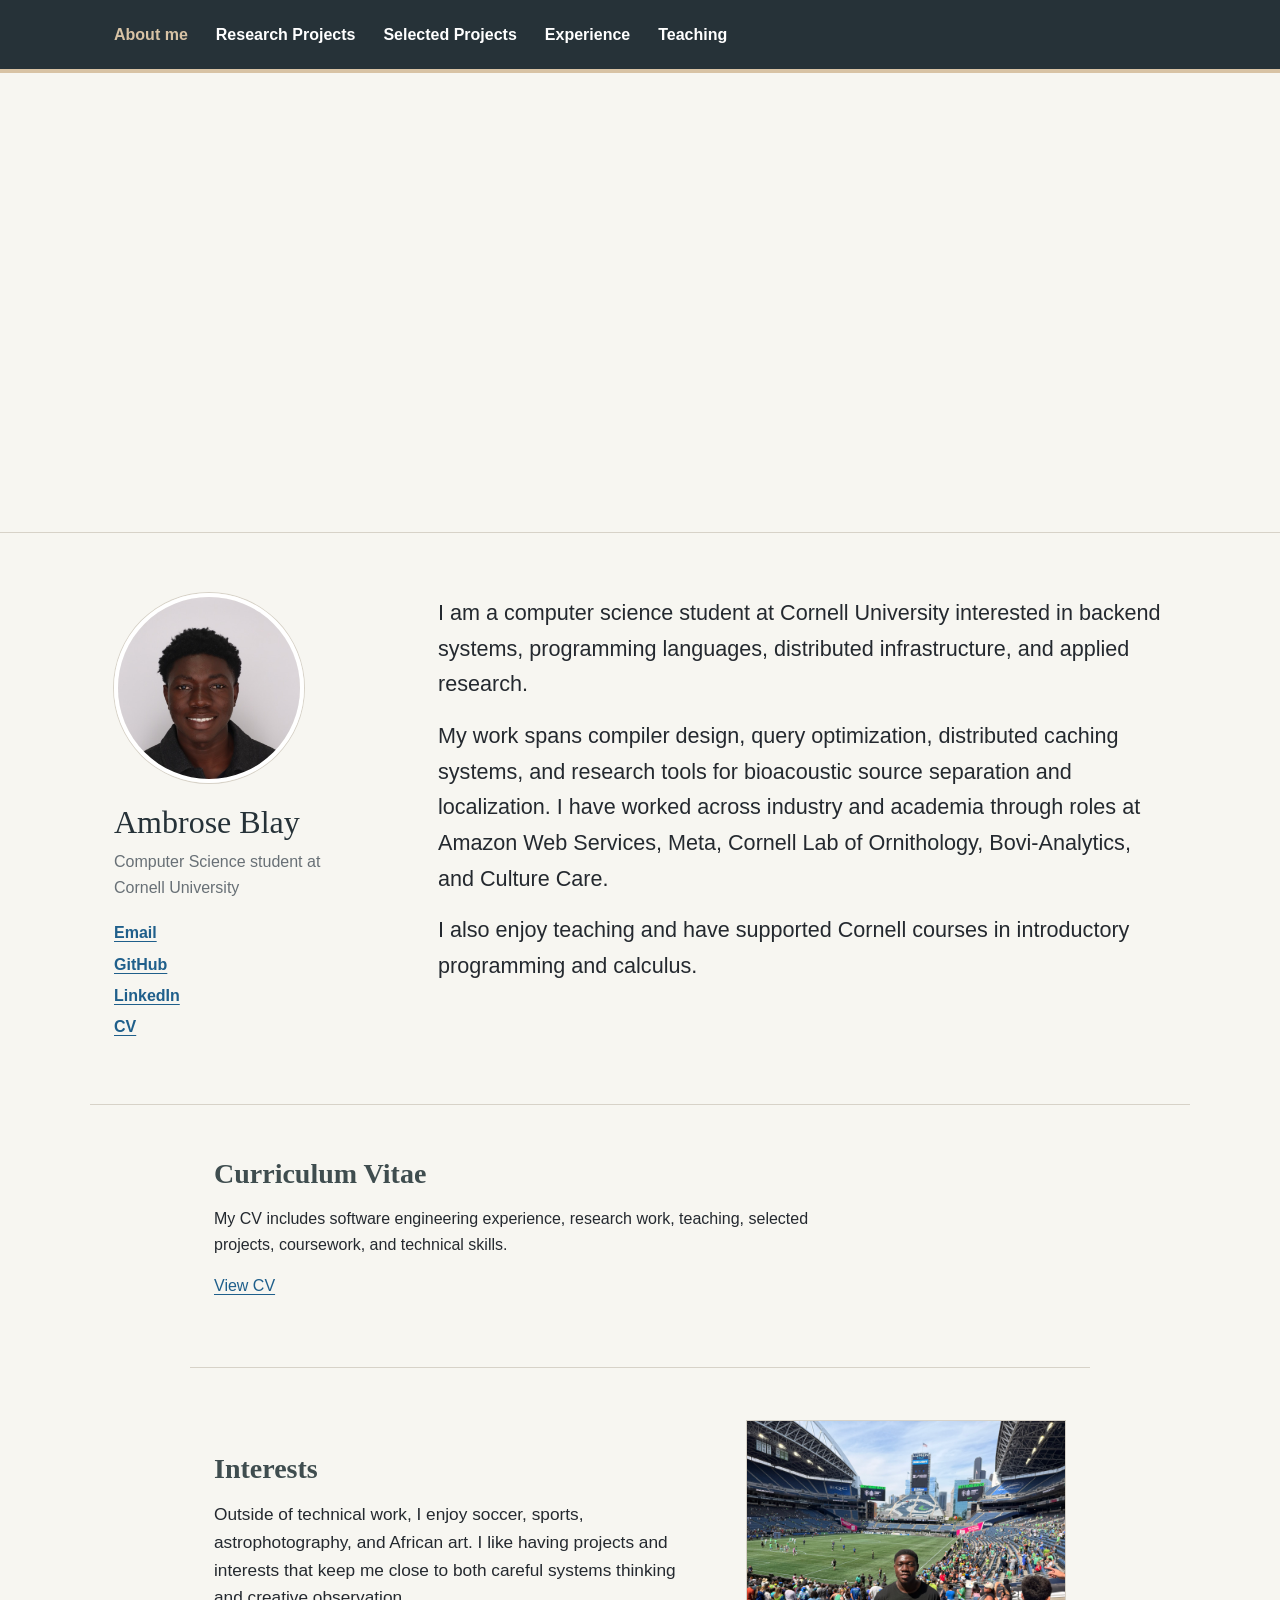
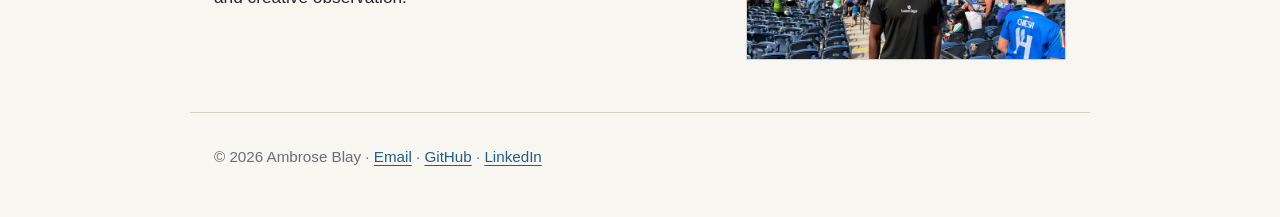
==== index.html @ fc397086 "Add homepage image slideshow" ====
<!doctype html>
<html lang="en">
  <head>
    <meta charset="utf-8">
    <meta name="viewport" content="width=device-width, initial-scale=1">
    <meta name="description" content="Ambrose Blay is a Cornell computer science student working across backend systems, programming languages, distributed infrastructure, and applied research.">
    <meta name="theme-color" content="#263238">
    <title>Ambrose Blay</title>
    <link rel="stylesheet" href="styles.css">
  </head>
  <body>
    <header class="site-header">
      <nav class="site-nav" aria-label="Primary navigation">
        <a class="active" href="index.html">About me</a>
        <a href="research.html">Research Projects</a>
        <a href="projects.html">Selected Projects</a>
        <a href="experience.html">Experience</a>
        <a href="teaching.html">Teaching</a>
      </nav>
    </header>

    <main>
      <figure class="banner slideshow" aria-label="Rotating banner images">
        <img class="slide slide-one" src="assets/images/hiking.jpg" alt="Mountain landscape with evergreen trees and a cloudy sky.">
        <img class="slide slide-two" src="assets/images/banner-hiking-lake.jpg" alt="Mountain lake surrounded by evergreen trees.">
        <img class="slide slide-three" src="assets/images/astro-andromeda.jpg" alt="Andromeda galaxy surrounded by stars.">
      </figure>

      <section id="about" class="about-section">
        <aside class="profile-card" aria-label="Profile">
          <img class="profile-photo" src="assets/images/headshot.jpg" alt="Headshot of Ambrose Blay.">
          <h1>Ambrose Blay</h1>
          <p class="profile-title">Computer Science student at Cornell University</p>
          <ul class="profile-links">
            <li><a href="mailto:ab2838@cornell.edu">Email</a></li>
            <li><a href="https://github.com/Ambrose2002">GitHub</a></li>
            <li><a href="https://www.linkedin.com/in/ambrose-blay/">LinkedIn</a></li>
            <li><a href="assets/docs/Ambrose_Blay_Resume.pdf">CV</a></li>
          </ul>
        </aside>

        <div class="about-copy">
          <p>
            I am a computer science student at Cornell University interested in backend systems,
            programming languages, distributed infrastructure, and applied research.
          </p>
          <p>
            My work spans compiler design, query optimization, distributed caching systems, and
            research tools for bioacoustic source separation and localization. I have worked across
            industry and academia through roles at Amazon Web Services, Meta, Cornell Lab of
            Ornithology, Bovi-Analytics, and Culture Care.
          </p>
          <p>
            I also enjoy teaching and have supported Cornell courses in introductory programming
            and calculus.
          </p>
        </div>
      </section>

      <section id="cv" class="section">
        <h2>Curriculum Vitae</h2>
        <p>
          My CV includes software engineering experience, research work, teaching, selected
          projects, coursework, and technical skills.
        </p>
        <p>
          <a href="assets/docs/Ambrose_Blay_Resume.pdf" target="_blank" rel="noopener">View CV</a>
        </p>
      </section>

      <section id="interests" class="section interests-section">
        <div class="interests-copy">
          <h2>Interests</h2>
          <p>
            Outside of technical work, I enjoy soccer, sports, astrophotography, and African art.
            I like having projects and interests that keep me close to both careful systems thinking
            and creative observation.
          </p>
        </div>
        <figure class="interest-photo">
          <img src="assets/images/soccer.jpg" alt="Ambrose Blay at a soccer stadium.">
        </figure>
      </section>
    </main>

    <footer class="site-footer">
      <p>
        &copy; 2026 Ambrose Blay ·
        <a href="mailto:ab2838@cornell.edu">Email</a> ·
        <a href="https://github.com/Ambrose2002">GitHub</a> ·
        <a href="https://www.linkedin.com/in/ambrose-blay/">LinkedIn</a>
      </p>
    </footer>
  </body>
</html>
---- styles.css ----
:root {
  --bg: #f7f6f1;
  --surface: #ffffff;
  --header: #263238;
  --header-soft: #3f4d4f;
  --text: #24292f;
  --muted: #687076;
  --accent: #8a5a32;
  --accent-soft: #d8c3a5;
  --link: #1f5f8b;
  --rule: #d7d2c8;
}

* {
  box-sizing: border-box;
}

html {
  scroll-behavior: smooth;
}

body {
  margin: 0;
  background: var(--bg);
  color: var(--text);
  font-family: Arial, Helvetica, sans-serif;
  line-height: 1.6;
}

a {
  color: var(--link);
  text-underline-offset: 0.18em;
}

a:hover,
a:focus {
  color: var(--accent);
}

.site-header {
  background: var(--header);
  border-bottom: 4px solid var(--accent-soft);
}

.site-nav {
  display: flex;
  flex-wrap: wrap;
  gap: 1.75rem;
  max-width: 1100px;
  margin: 0 auto;
  padding: 1.35rem 1.5rem;
}

.site-nav a {
  color: #ffffff;
  font-weight: 700;
  text-decoration: none;
}

.site-nav a:hover,
.site-nav a:focus {
  color: var(--accent-soft);
}

.site-nav a.active {
  color: var(--accent-soft);
}

.page-intro {
  padding-bottom: 2.25rem;
}

.page-intro p {
  color: var(--muted);
  font-size: 1.08rem;
}

.page-banner {
  position: relative;
  max-width: 1100px;
  margin: 0 auto;
  padding: 2rem 1.5rem 0;
}

.page-banner img {
  display: block;
  width: 100%;
  border: 1px solid var(--rule);
  background: var(--surface);
}

.technical-banner img {
  aspect-ratio: 4 / 1;
  object-fit: cover;
}

.technical-banner figcaption {
  position: absolute;
  right: 2.25rem;
  bottom: 0.75rem;
  color: rgba(255, 255, 255, 0.72);
  font-size: 0.85rem;
  letter-spacing: 0.02em;
  text-transform: lowercase;
}

.banner {
  position: relative;
  height: min(46vw, 460px);
  min-height: 260px;
  margin: 0;
  overflow: hidden;
  border-bottom: 1px solid var(--rule);
}

.banner img {
  display: block;
  width: 100%;
  height: 100%;
  object-fit: cover;
  object-position: center 45%;
}

.slideshow .slide {
  position: absolute;
  inset: 0;
  opacity: 0;
  animation: banner-fade 24s infinite;
}

.slideshow .slide-one {
  animation-delay: 0s;
}

.slideshow .slide-two {
  animation-delay: 8s;
  object-position: center 52%;
}

.slideshow .slide-three {
  animation-delay: 16s;
  object-position: center 45%;
}

@keyframes banner-fade {
  0% {
    opacity: 0;
  }

  6% {
    opacity: 1;
  }

  31% {
    opacity: 1;
  }

  39% {
    opacity: 0;
  }

  100% {
    opacity: 0;
  }
}

.about-section {
  display: grid;
  grid-template-columns: 260px minmax(0, 1fr);
  gap: 4rem;
  max-width: 1100px;
  margin: 0 auto;
  padding: 3.75rem 1.5rem 4rem;
  border-bottom: 1px solid var(--rule);
}

.profile-card {
  align-self: start;
}

.profile-photo {
  display: block;
  width: 190px;
  height: 190px;
  margin-bottom: 1.25rem;
  border: 4px solid var(--surface);
  border-radius: 50%;
  box-shadow: 0 0 0 1px var(--rule);
  object-fit: cover;
  object-position: center 24%;
}

.profile-card h1 {
  font-size: 2rem;
}

.profile-title {
  margin-bottom: 1.25rem;
  color: var(--muted);
}

.profile-links {
  display: flex;
  flex-direction: column;
  gap: 0.35rem;
  margin: 0;
  padding: 0;
  list-style: none;
}

.profile-links a {
  font-weight: 700;
}

.about-copy {
  padding-top: 0.15rem;
  font-size: clamp(1.1rem, 2vw, 1.35rem);
  line-height: 1.65;
}

.section {
  max-width: 900px;
  margin: 0 auto;
  padding: 3.25rem 1.5rem;
  border-bottom: 1px solid var(--rule);
}

h1,
h2 {
  font-family: Georgia, "Times New Roman", serif;
  line-height: 1.2;
}

h1 {
  margin: 0 0 0.5rem;
  font-size: clamp(2.4rem, 6vw, 4.5rem);
  font-weight: 500;
  color: var(--header);
}

h2 {
  margin: 0 0 1rem;
  font-size: 1.75rem;
  color: var(--header-soft);
}

h3 {
  margin: 0 0 0.35rem;
  font-family: Georgia, "Times New Roman", serif;
  font-size: 1.25rem;
  line-height: 1.3;
  color: var(--header);
}

p {
  max-width: 68ch;
  margin: 0 0 1rem;
}

.section:first-child {
  padding-top: 4.5rem;
}

.entry-list {
  display: grid;
  gap: 1.75rem;
}

.entry {
  padding-bottom: 1.75rem;
  border-bottom: 1px solid var(--rule);
}

.entry:last-child {
  padding-bottom: 0;
  border-bottom: 0;
}

.entry p:last-child {
  margin-bottom: 0;
}

.entry-meta {
  margin-bottom: 0.65rem;
  color: var(--muted);
  font-size: 0.95rem;
  font-style: italic;
}

.entry-note {
  color: var(--muted);
  font-size: 0.95rem;
}

.figure-grid {
  display: grid;
  grid-template-columns: minmax(0, 1fr) minmax(0, 1.35fr);
  gap: 1rem;
  margin: 1.25rem 0;
}

.entry-figure {
  margin: 1.25rem 0;
}

.figure-grid .entry-figure {
  margin: 0;
}

.entry-figure img {
  display: block;
  width: 100%;
  border: 1px solid var(--rule);
  background: var(--surface);
}

.entry-figure figcaption {
  margin-top: 0.45rem;
  color: var(--muted);
  font-size: 0.9rem;
}

.inline-figure {
  max-width: 520px;
}

.wide-figure img {
  aspect-ratio: 4 / 1;
  object-fit: cover;
}

.interests-section {
  display: grid;
  grid-template-columns: minmax(0, 1fr) 320px;
  gap: 3rem;
  align-items: center;
}

.interests-copy p {
  font-size: 1.08rem;
}

.interest-photo {
  margin: 0;
}

.interest-photo img {
  display: block;
  width: 100%;
  aspect-ratio: 4 / 3;
  border: 1px solid var(--rule);
  object-fit: cover;
  object-position: center 58%;
}

.site-footer {
  max-width: 900px;
  margin: 0 auto;
  padding: 2rem 1.5rem 3rem;
  color: var(--muted);
  font-size: 0.95rem;
}

.site-footer p {
  margin: 0;
}

@media (max-width: 760px) {
  .site-nav {
    gap: 0.85rem 1.25rem;
    padding: 1rem 1.25rem;
  }

  .banner {
    height: 300px;
  }

  .about-section {
    grid-template-columns: 1fr;
    gap: 2rem;
    padding-top: 2.5rem;
  }

  .profile-photo {
    width: 160px;
    height: 160px;
  }

  .about-copy {
    font-size: 1.08rem;
  }

  .interests-section {
    grid-template-columns: 1fr;
    gap: 1.5rem;
  }

  .interest-photo {
    max-width: 420px;
  }

  .figure-grid {
    grid-template-columns: 1fr;
  }

  .inline-figure {
    max-width: none;
  }
}

@media (prefers-reduced-motion: reduce) {
  .slideshow .slide {
    animation: none;
  }

  .slideshow .slide-one {
    opacity: 1;
  }
}
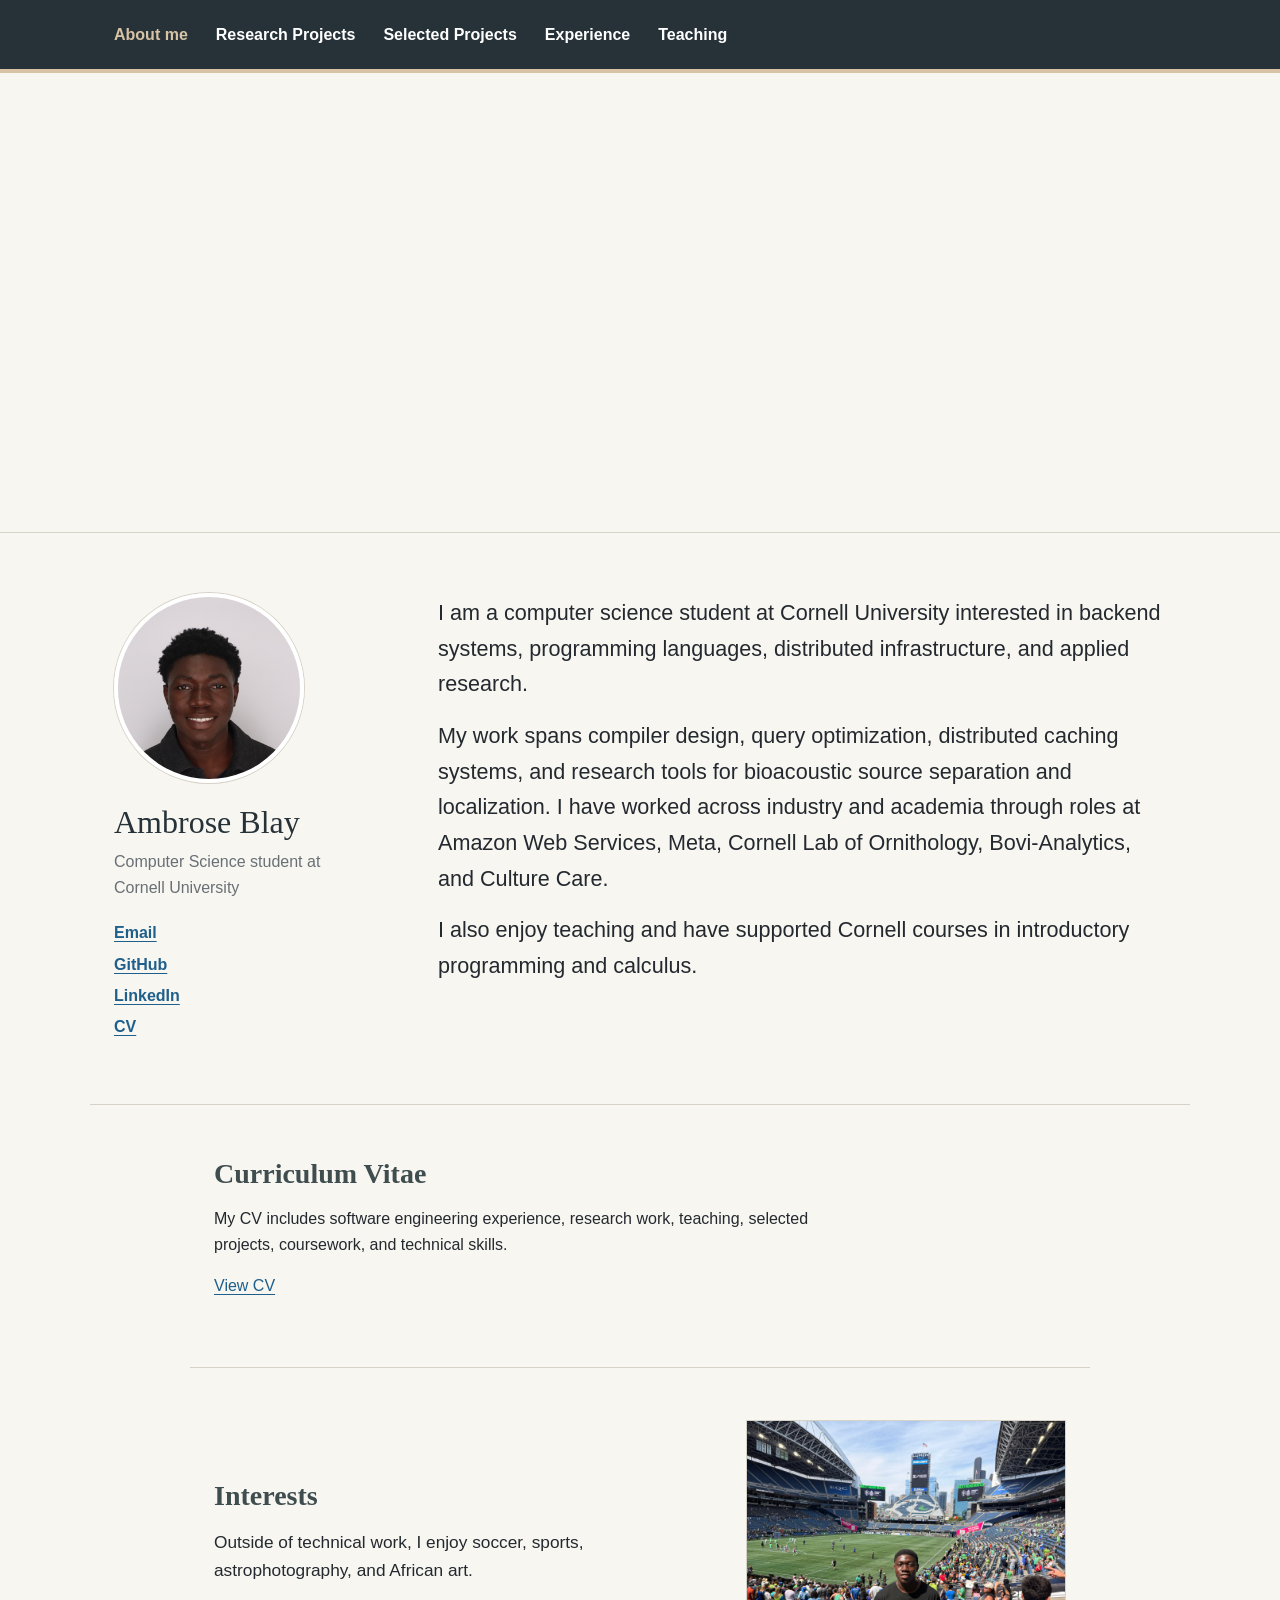
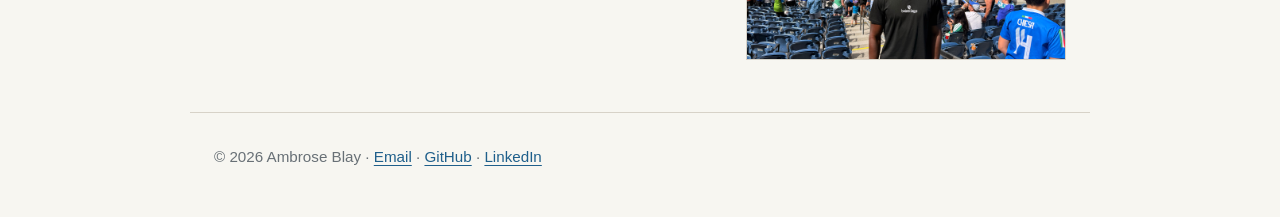
==== commit 75e5deb9: "Tighten interests copy" ====
--- a/index.html
+++ b/index.html
@@ -73,8 +73,6 @@
           <h2>Interests</h2>
           <p>
             Outside of technical work, I enjoy soccer, sports, astrophotography, and African art.
-            I like having projects and interests that keep me close to both careful systems thinking
-            and creative observation.
           </p>
         </div>
         <figure class="interest-photo">
--- a/styles.css
+++ b/styles.css
@@ -324,6 +324,10 @@
   max-width: 520px;
 }
 
+.portrait-figure {
+  max-width: 360px;
+}
+
 .wide-figure img {
   aspect-ratio: 4 / 1;
   object-fit: cover;
@@ -406,6 +410,10 @@
   .inline-figure {
     max-width: none;
   }
+
+  .portrait-figure {
+    max-width: 420px;
+  }
 }
 
 @media (prefers-reduced-motion: reduce) {
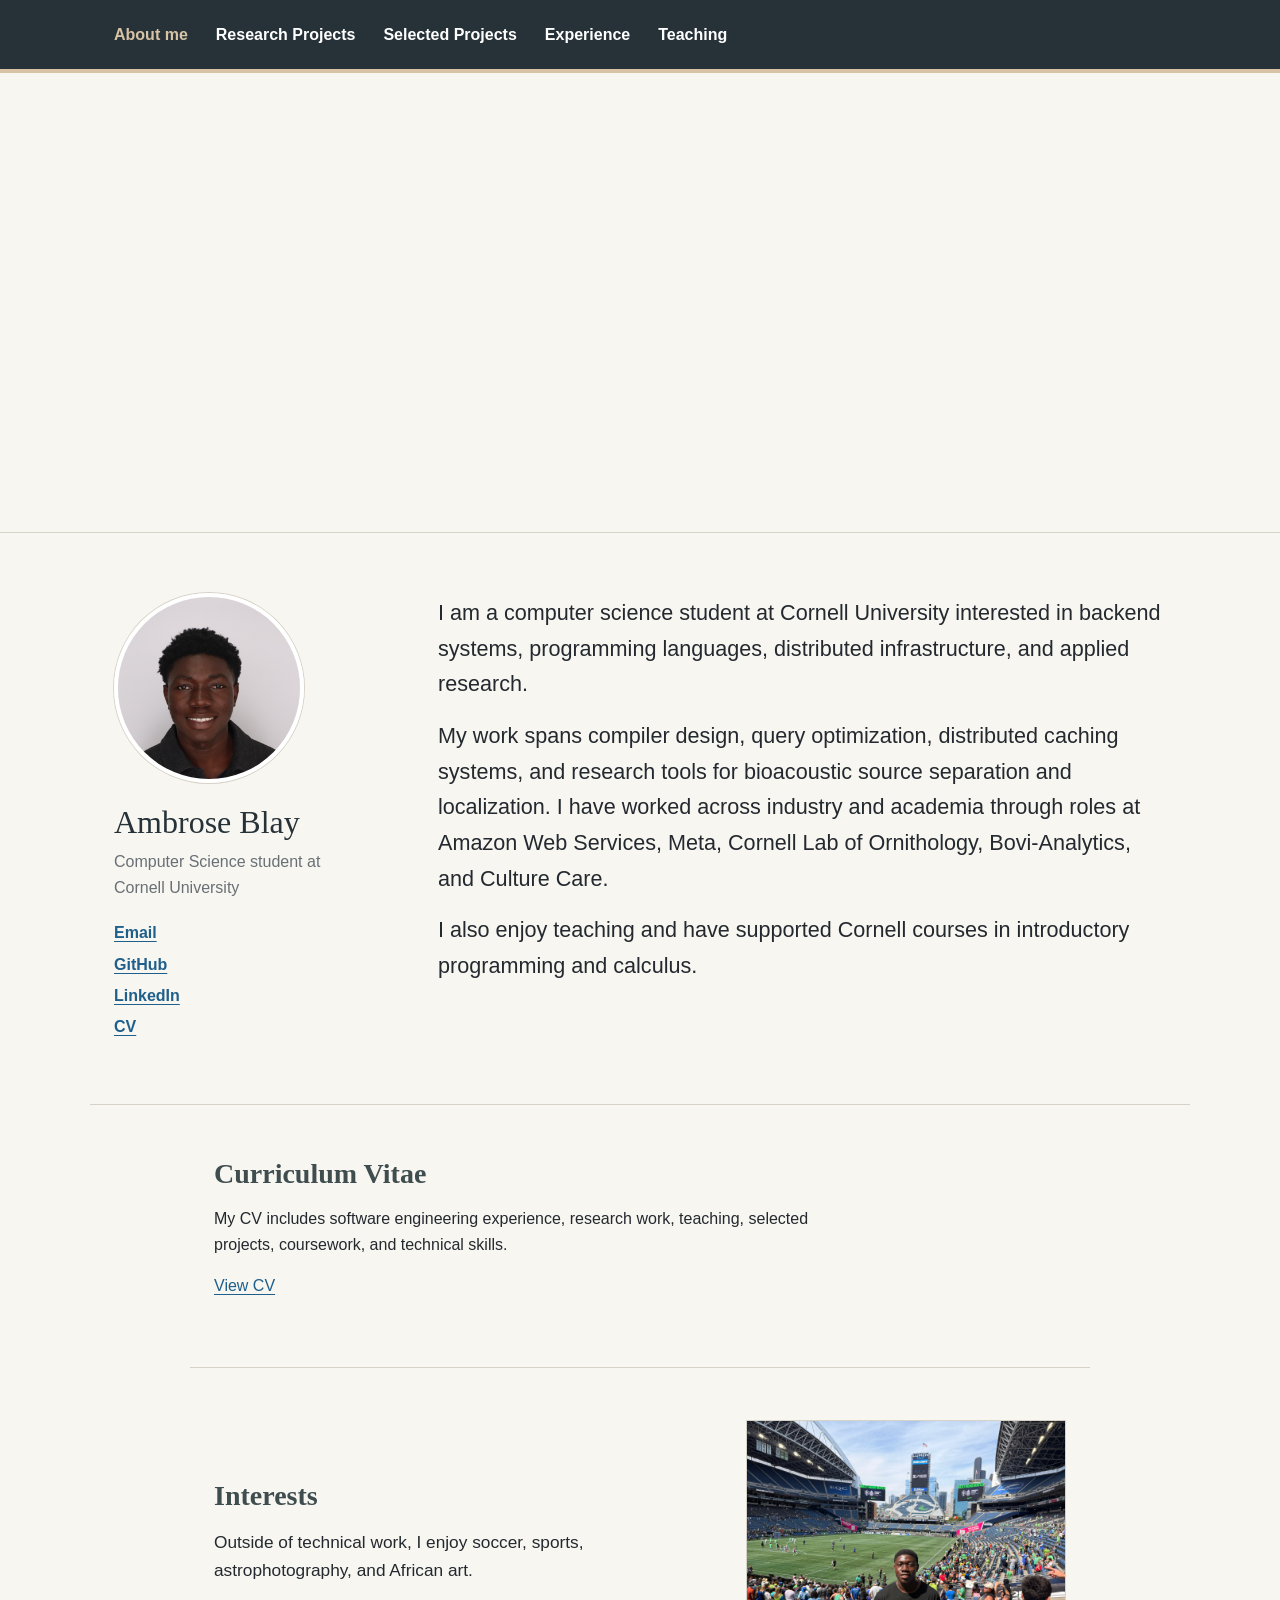
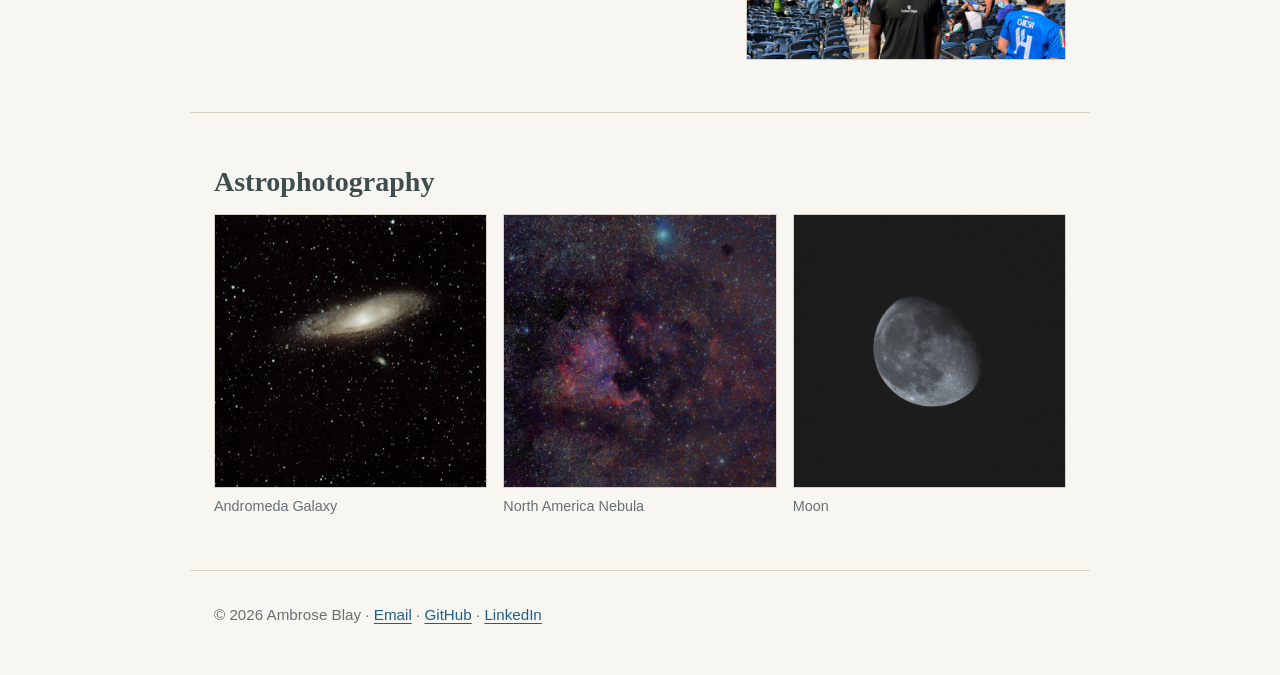
==== commit e6e5b7bc: "Add astrophotography gallery" ====
--- a/index.html
+++ b/index.html
@@ -79,6 +79,24 @@
           <img src="assets/images/soccer.jpg" alt="Ambrose Blay at a soccer stadium.">
         </figure>
       </section>
+
+      <section class="section astro-section" aria-labelledby="astro-heading">
+        <h2 id="astro-heading">Astrophotography</h2>
+        <div class="astro-gallery">
+          <figure>
+            <img src="assets/images/astro-andromeda.jpg" alt="Astrophotography image of the Andromeda Galaxy.">
+            <figcaption>Andromeda Galaxy</figcaption>
+          </figure>
+          <figure>
+            <img src="assets/images/astro-north-america-nebula.jpg" alt="Astrophotography image of the North America Nebula.">
+            <figcaption>North America Nebula</figcaption>
+          </figure>
+          <figure>
+            <img src="assets/images/astro-moon.jpg" alt="Astrophotography image of the Moon.">
+            <figcaption>Moon</figcaption>
+          </figure>
+        </div>
+      </section>
     </main>
 
     <footer class="site-footer">
--- a/styles.css
+++ b/styles.css
@@ -357,6 +357,31 @@
   object-position: center 58%;
 }
 
+.astro-gallery {
+  display: grid;
+  grid-template-columns: repeat(3, minmax(0, 1fr));
+  gap: 1rem;
+}
+
+.astro-gallery figure {
+  margin: 0;
+}
+
+.astro-gallery img {
+  display: block;
+  width: 100%;
+  aspect-ratio: 1 / 1;
+  border: 1px solid var(--rule);
+  background: var(--surface);
+  object-fit: cover;
+}
+
+.astro-gallery figcaption {
+  margin-top: 0.45rem;
+  color: var(--muted);
+  font-size: 0.9rem;
+}
+
 .site-footer {
   max-width: 900px;
   margin: 0 auto;
@@ -403,6 +428,10 @@
     max-width: 420px;
   }
 
+  .astro-gallery {
+    grid-template-columns: 1fr;
+  }
+
   .figure-grid {
     grid-template-columns: 1fr;
   }
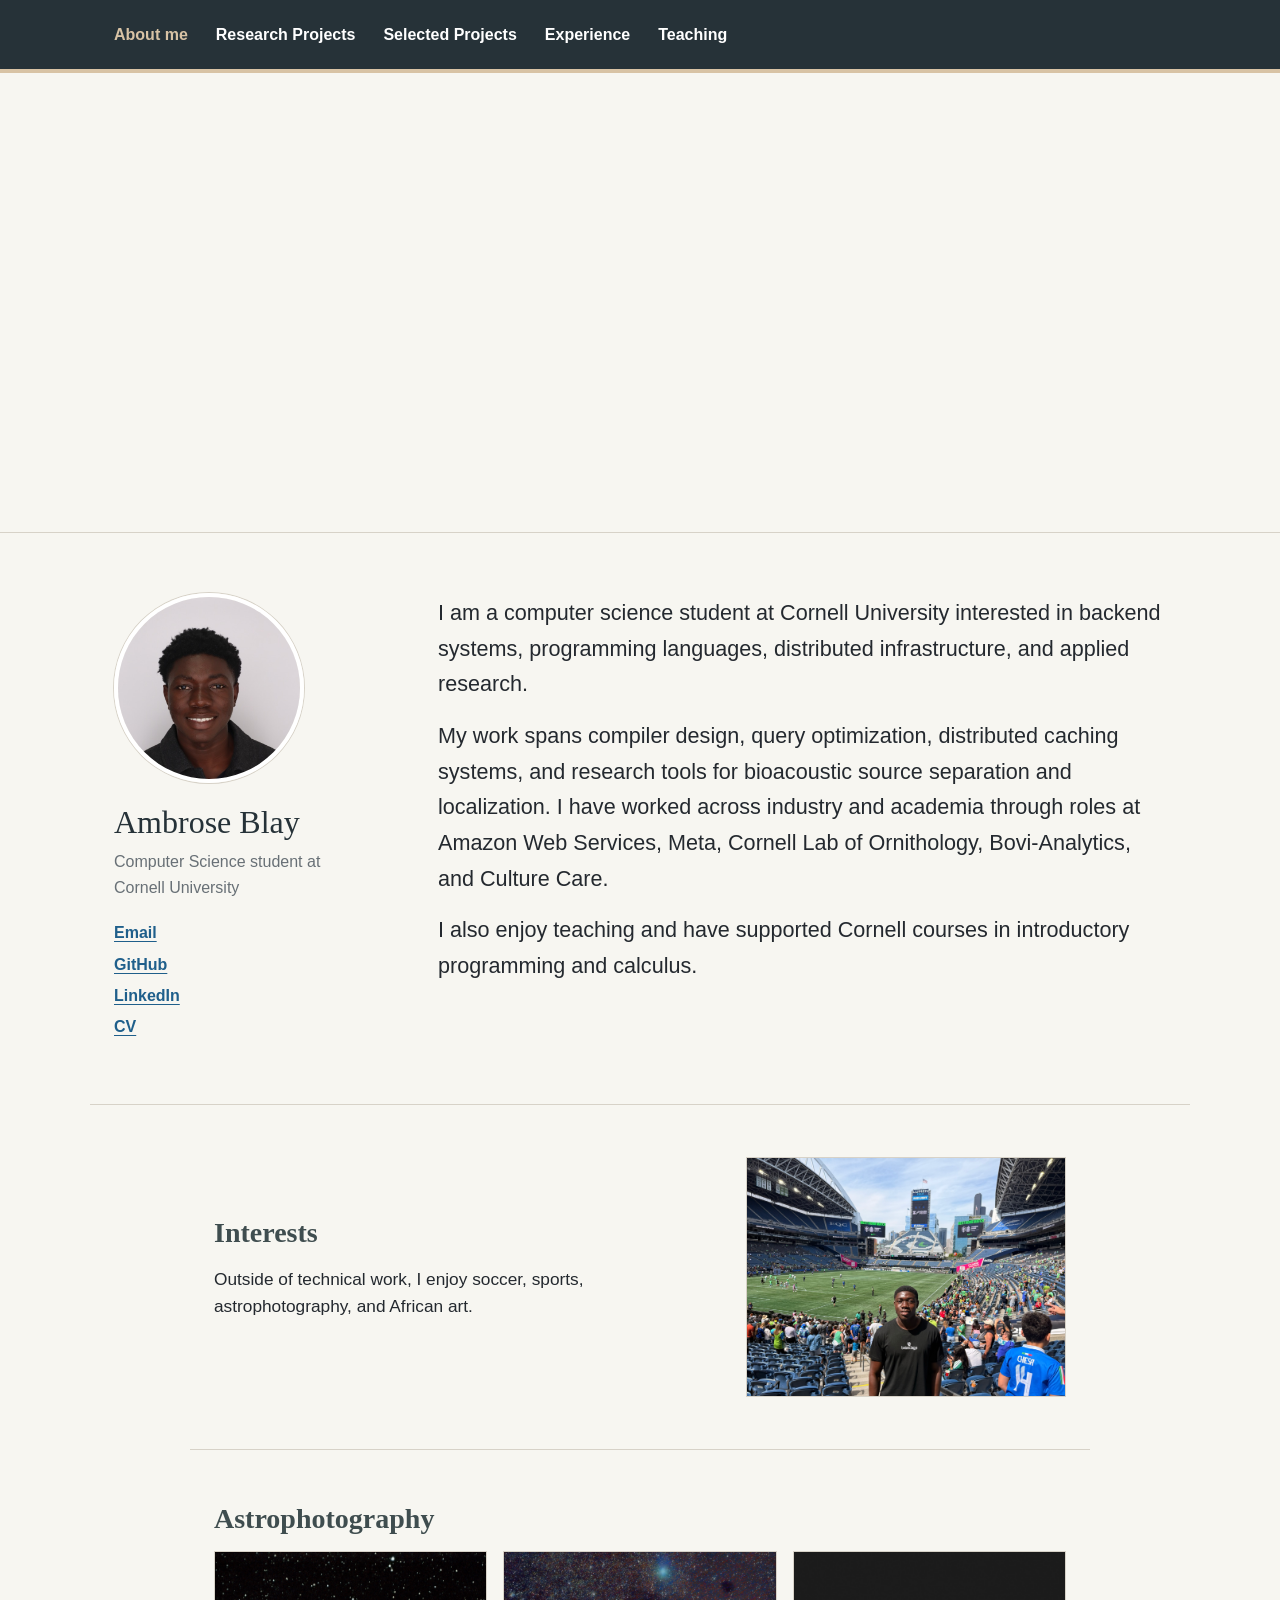
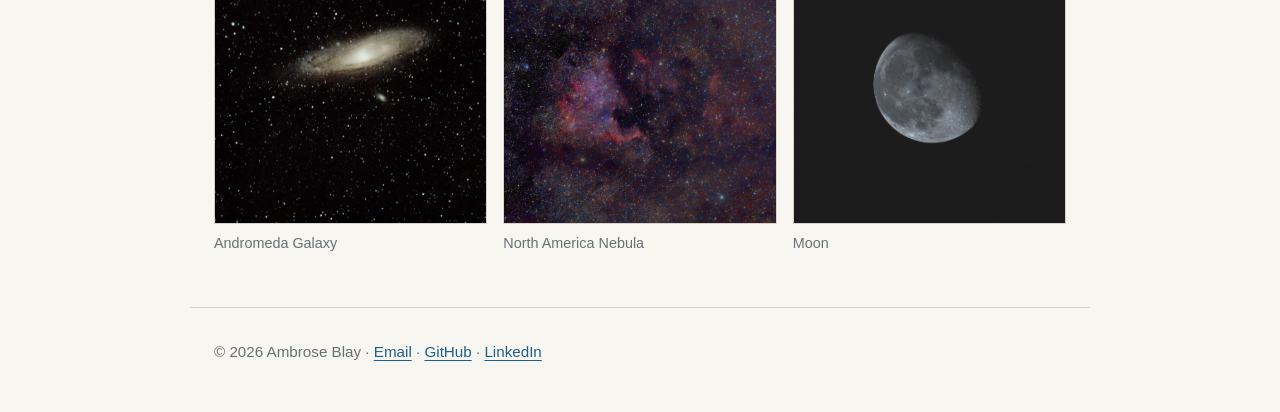
==== commit 17664e6f: "Remove duplicate CV section" ====
--- a/index.html
+++ b/index.html
@@ -35,7 +35,7 @@
             <li><a href="mailto:ab2838@cornell.edu">Email</a></li>
             <li><a href="https://github.com/Ambrose2002">GitHub</a></li>
             <li><a href="https://www.linkedin.com/in/ambrose-blay/">LinkedIn</a></li>
-            <li><a href="assets/docs/Ambrose_Blay_Resume.pdf">CV</a></li>
+            <li><a href="assets/docs/Ambrose_Blay_Resume.pdf" target="_blank" rel="noopener">CV</a></li>
           </ul>
         </aside>
 
@@ -55,17 +55,6 @@
             and calculus.
           </p>
         </div>
-      </section>
-
-      <section id="cv" class="section">
-        <h2>Curriculum Vitae</h2>
-        <p>
-          My CV includes software engineering experience, research work, teaching, selected
-          projects, coursework, and technical skills.
-        </p>
-        <p>
-          <a href="assets/docs/Ambrose_Blay_Resume.pdf" target="_blank" rel="noopener">View CV</a>
-        </p>
       </section>
 
       <section id="interests" class="section interests-section">
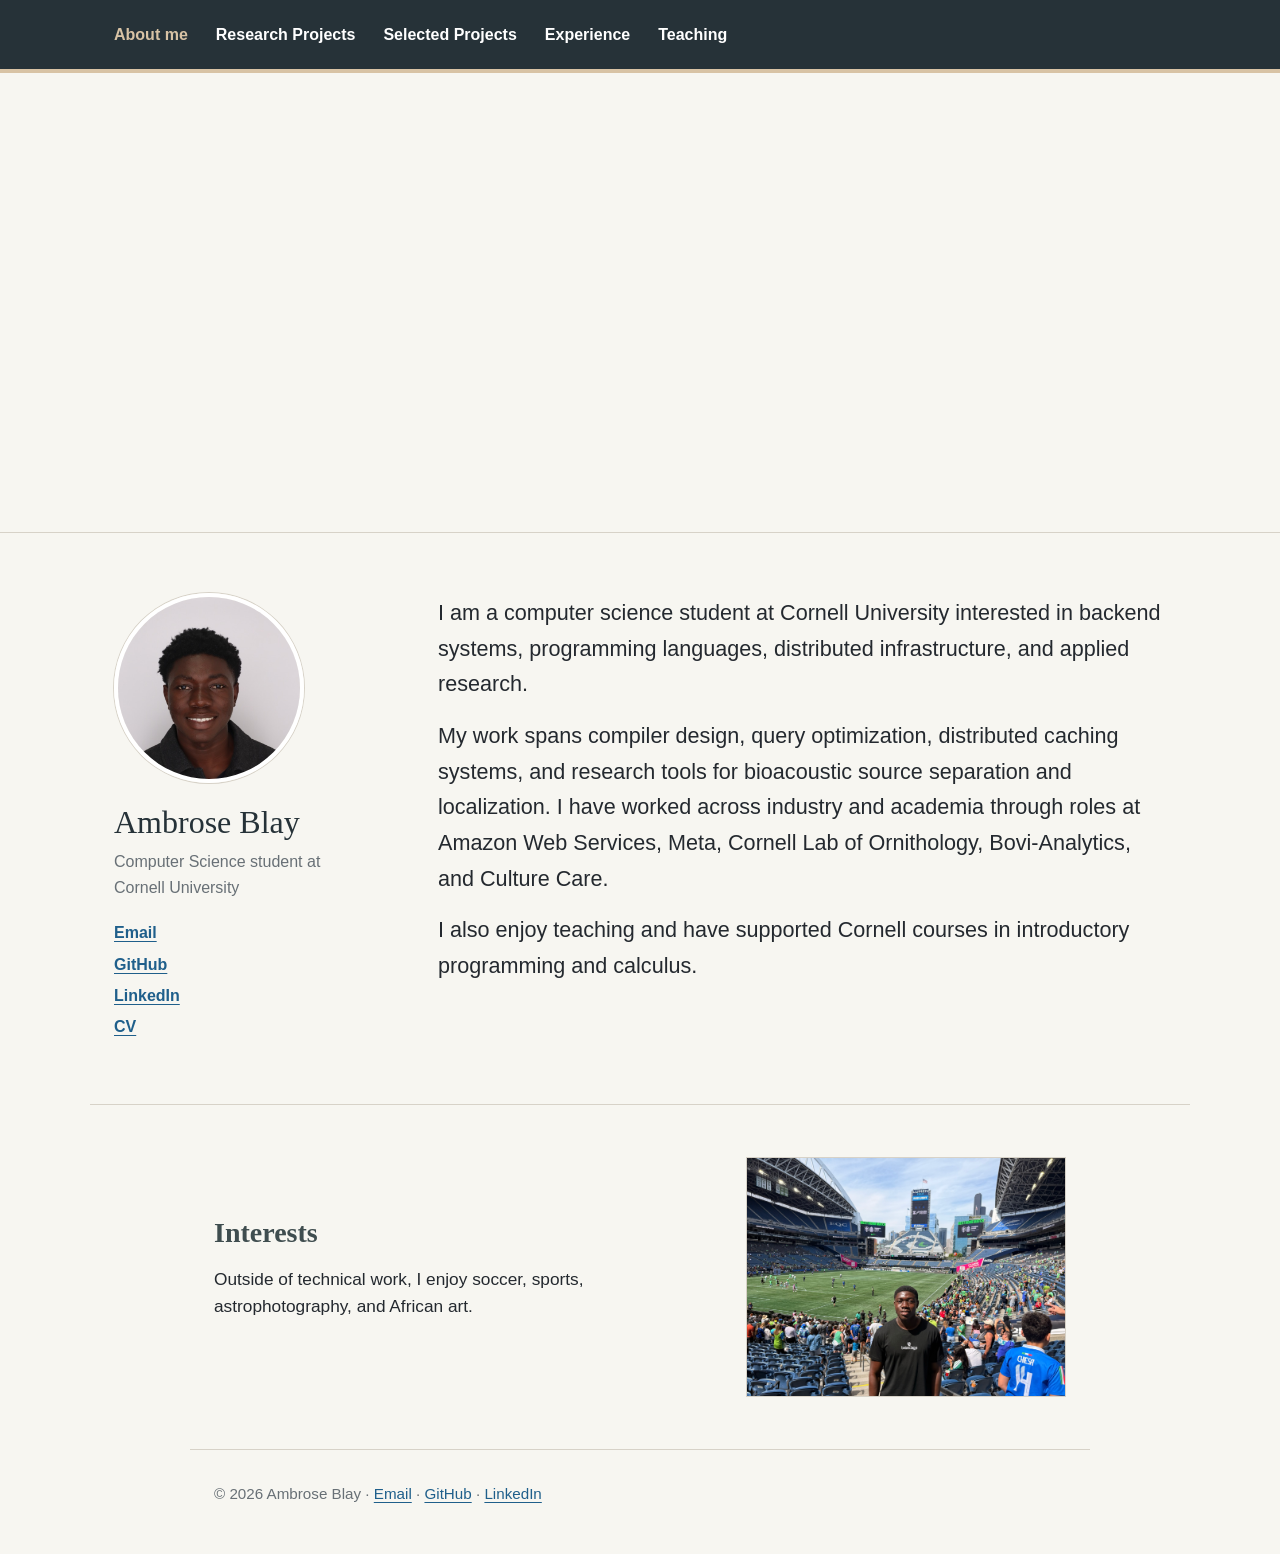
==== commit a5d4e0cb: "Remove astrophotography section" ====
--- a/index.html
+++ b/index.html
@@ -69,23 +69,6 @@
         </figure>
       </section>
 
-      <section class="section astro-section" aria-labelledby="astro-heading">
-        <h2 id="astro-heading">Astrophotography</h2>
-        <div class="astro-gallery">
-          <figure>
-            <img src="assets/images/astro-andromeda.jpg" alt="Astrophotography image of the Andromeda Galaxy.">
-            <figcaption>Andromeda Galaxy</figcaption>
-          </figure>
-          <figure>
-            <img src="assets/images/astro-north-america-nebula.jpg" alt="Astrophotography image of the North America Nebula.">
-            <figcaption>North America Nebula</figcaption>
-          </figure>
-          <figure>
-            <img src="assets/images/astro-moon.jpg" alt="Astrophotography image of the Moon.">
-            <figcaption>Moon</figcaption>
-          </figure>
-        </div>
-      </section>
     </main>
 
     <footer class="site-footer">
--- a/styles.css
+++ b/styles.css
@@ -357,31 +357,6 @@
   object-position: center 58%;
 }
 
-.astro-gallery {
-  display: grid;
-  grid-template-columns: repeat(3, minmax(0, 1fr));
-  gap: 1rem;
-}
-
-.astro-gallery figure {
-  margin: 0;
-}
-
-.astro-gallery img {
-  display: block;
-  width: 100%;
-  aspect-ratio: 1 / 1;
-  border: 1px solid var(--rule);
-  background: var(--surface);
-  object-fit: cover;
-}
-
-.astro-gallery figcaption {
-  margin-top: 0.45rem;
-  color: var(--muted);
-  font-size: 0.9rem;
-}
-
 .site-footer {
   max-width: 900px;
   margin: 0 auto;
@@ -428,10 +403,6 @@
     max-width: 420px;
   }
 
-  .astro-gallery {
-    grid-template-columns: 1fr;
-  }
-
   .figure-grid {
     grid-template-columns: 1fr;
   }
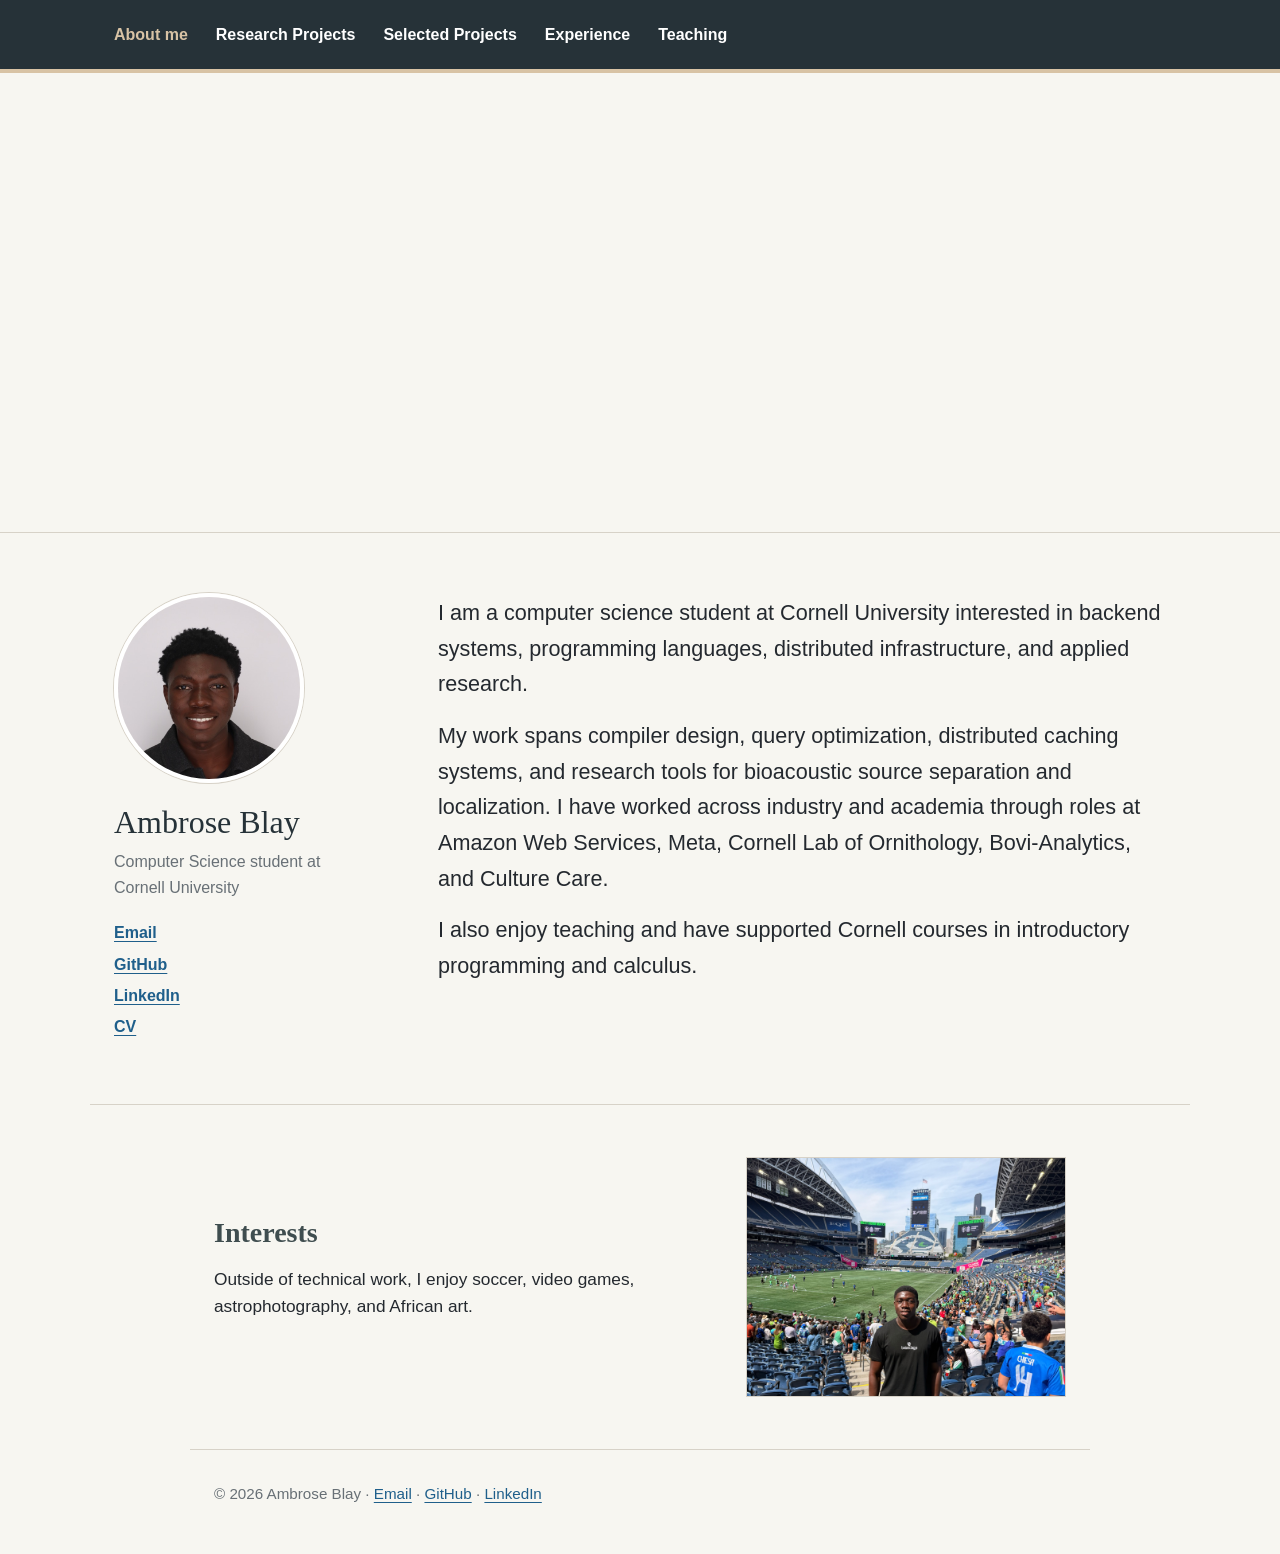
==== commit 0855abdb: "chore: update interests description to include video games" ====
--- a/index.html
+++ b/index.html
@@ -61,7 +61,7 @@
         <div class="interests-copy">
           <h2>Interests</h2>
           <p>
-            Outside of technical work, I enjoy soccer, sports, astrophotography, and African art.
+            Outside of technical work, I enjoy soccer, video games, astrophotography, and African art.
           </p>
         </div>
         <figure class="interest-photo">
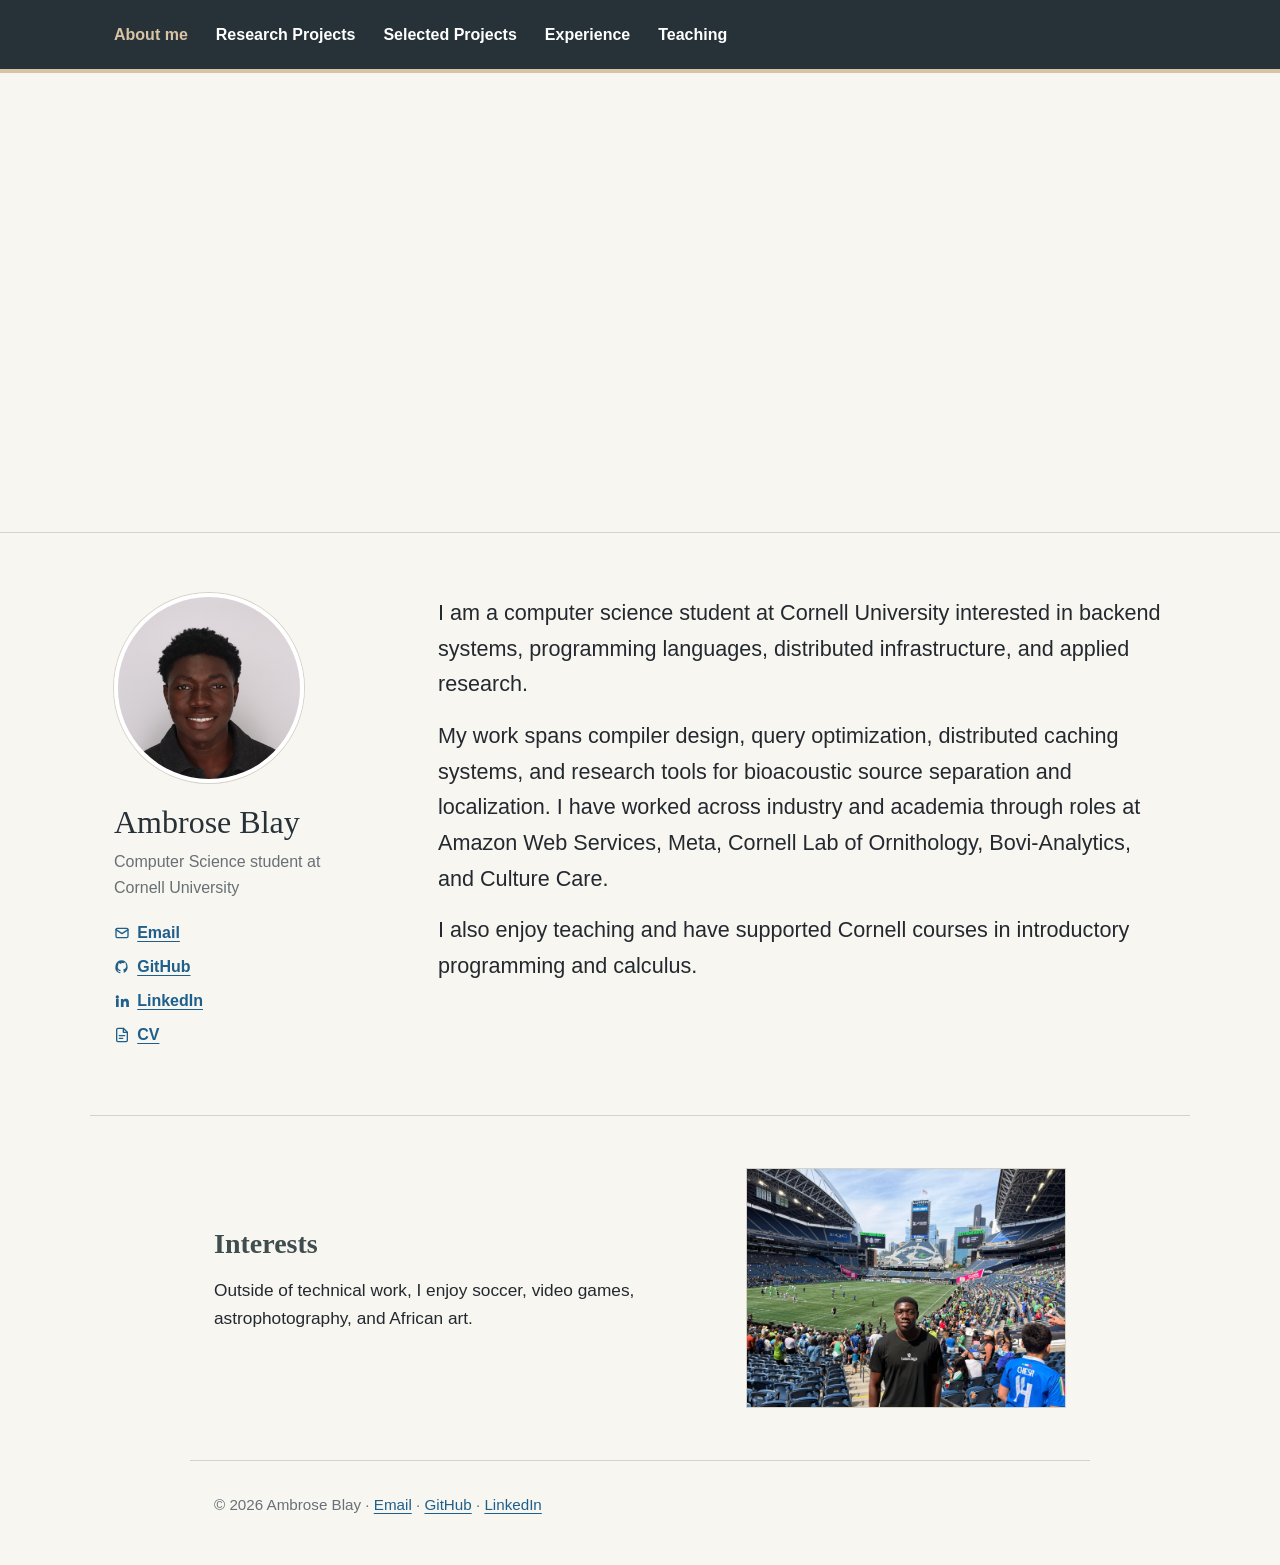
==== commit 3dfe1b2e: "Add profile link icons" ====
--- a/index.html
+++ b/index.html
@@ -32,10 +32,42 @@
           <h1>Ambrose Blay</h1>
           <p class="profile-title">Computer Science student at Cornell University</p>
           <ul class="profile-links">
-            <li><a href="mailto:ab2838@cornell.edu">Email</a></li>
-            <li><a href="https://github.com/Ambrose2002">GitHub</a></li>
-            <li><a href="https://www.linkedin.com/in/ambrose-blay/">LinkedIn</a></li>
-            <li><a href="assets/docs/Ambrose_Blay_Resume.pdf" target="_blank" rel="noopener">CV</a></li>
+            <li>
+              <a href="mailto:ab2838@cornell.edu">
+                <svg aria-hidden="true" viewBox="0 0 24 24">
+                  <rect x="3" y="5" width="18" height="14" rx="2"></rect>
+                  <path d="m3 7 9 6 9-6"></path>
+                </svg>
+                Email
+              </a>
+            </li>
+            <li>
+              <a href="https://github.com/Ambrose2002">
+                <svg aria-hidden="true" viewBox="0 0 24 24">
+                  <path d="M12 2a10 10 0 0 0-3.16 19.49c.5.09.68-.22.68-.48v-1.7c-2.78.6-3.37-1.19-3.37-1.19-.45-1.15-1.11-1.46-1.11-1.46-.91-.62.07-.61.07-.61 1 .07 1.53 1.03 1.53 1.03.9 1.52 2.35 1.08 2.92.83.09-.65.35-1.08.63-1.33-2.22-.25-4.55-1.11-4.55-4.94 0-1.09.39-1.98 1.03-2.68-.1-.25-.45-1.27.1-2.64 0 0 .84-.27 2.75 1.02A9.58 9.58 0 0 1 12 6.01c.85 0 1.71.11 2.51.33 1.91-1.29 2.75-1.02 2.75-1.02.55 1.37.2 2.39.1 2.64.64.7 1.03 1.59 1.03 2.68 0 3.84-2.34 4.69-4.57 4.94.36.31.68.92.68 1.86v2.76c0 .27.18.58.69.48A10 10 0 0 0 12 2Z"></path>
+                </svg>
+                GitHub
+              </a>
+            </li>
+            <li>
+              <a href="https://www.linkedin.com/in/ambrose-blay/">
+                <svg aria-hidden="true" viewBox="0 0 24 24">
+                  <path d="M4.98 3.5a2.5 2.5 0 1 1 0 5 2.5 2.5 0 0 1 0-5ZM3 9h4v12H3V9Zm7 0h3.8v1.64h.05c.53-1 1.82-2.05 3.75-2.05 4.01 0 4.75 2.64 4.75 6.08V21h-4v-5.61c0-1.34-.02-3.06-1.86-3.06-1.87 0-2.15 1.46-2.15 2.96V21h-4V9Z"></path>
+                </svg>
+                LinkedIn
+              </a>
+            </li>
+            <li>
+              <a href="assets/docs/Ambrose_Blay_Resume.pdf" target="_blank" rel="noopener">
+                <svg aria-hidden="true" viewBox="0 0 24 24">
+                  <path d="M14 2H6a2 2 0 0 0-2 2v16a2 2 0 0 0 2 2h12a2 2 0 0 0 2-2V8Z"></path>
+                  <path d="M14 2v6h6"></path>
+                  <path d="M8 13h8"></path>
+                  <path d="M8 17h5"></path>
+                </svg>
+                CV
+              </a>
+            </li>
           </ul>
         </aside>
 
--- a/styles.css
+++ b/styles.css
@@ -209,7 +209,27 @@
 }
 
 .profile-links a {
+  display: inline-flex;
+  align-items: center;
+  gap: 0.45rem;
   font-weight: 700;
+}
+
+.profile-links svg {
+  width: 1rem;
+  height: 1rem;
+  flex: 0 0 auto;
+  fill: none;
+  stroke: currentColor;
+  stroke-linecap: round;
+  stroke-linejoin: round;
+  stroke-width: 2;
+}
+
+.profile-links a[href*="github"] svg,
+.profile-links a[href*="linkedin"] svg {
+  fill: currentColor;
+  stroke: none;
 }
 
 .about-copy {
@@ -290,6 +310,54 @@
 .entry-note {
   color: var(--muted);
   font-size: 0.95rem;
+}
+
+.projects-section {
+  max-width: 1100px;
+}
+
+.project-grid {
+  display: grid;
+  grid-template-columns: repeat(2, minmax(0, 1fr));
+  gap: 1.15rem;
+}
+
+.project-card {
+  display: flex;
+  flex-direction: column;
+  min-height: 100%;
+  padding: 1.35rem;
+  border: 1px solid var(--rule);
+  border-top: 3px solid var(--accent-soft);
+  border-radius: 6px;
+  background: rgba(255, 255, 255, 0.62);
+}
+
+.project-number {
+  margin: 0 0 0.75rem;
+  color: var(--accent);
+  font-family: Georgia, "Times New Roman", serif;
+  font-size: 0.95rem;
+}
+
+.project-card h3 {
+  margin-bottom: 0.4rem;
+  font-size: 1.3rem;
+}
+
+.project-card p {
+  max-width: 74ch;
+}
+
+.project-card p:last-child {
+  margin-bottom: 0;
+}
+
+.project-link {
+  margin-top: auto;
+  padding-top: 0.5rem;
+  font-size: 0.95rem;
+  font-weight: 700;
 }
 
 .figure-grid {
@@ -407,6 +475,10 @@
     grid-template-columns: 1fr;
   }
 
+  .project-grid {
+    grid-template-columns: 1fr;
+  }
+
   .inline-figure {
     max-width: none;
   }
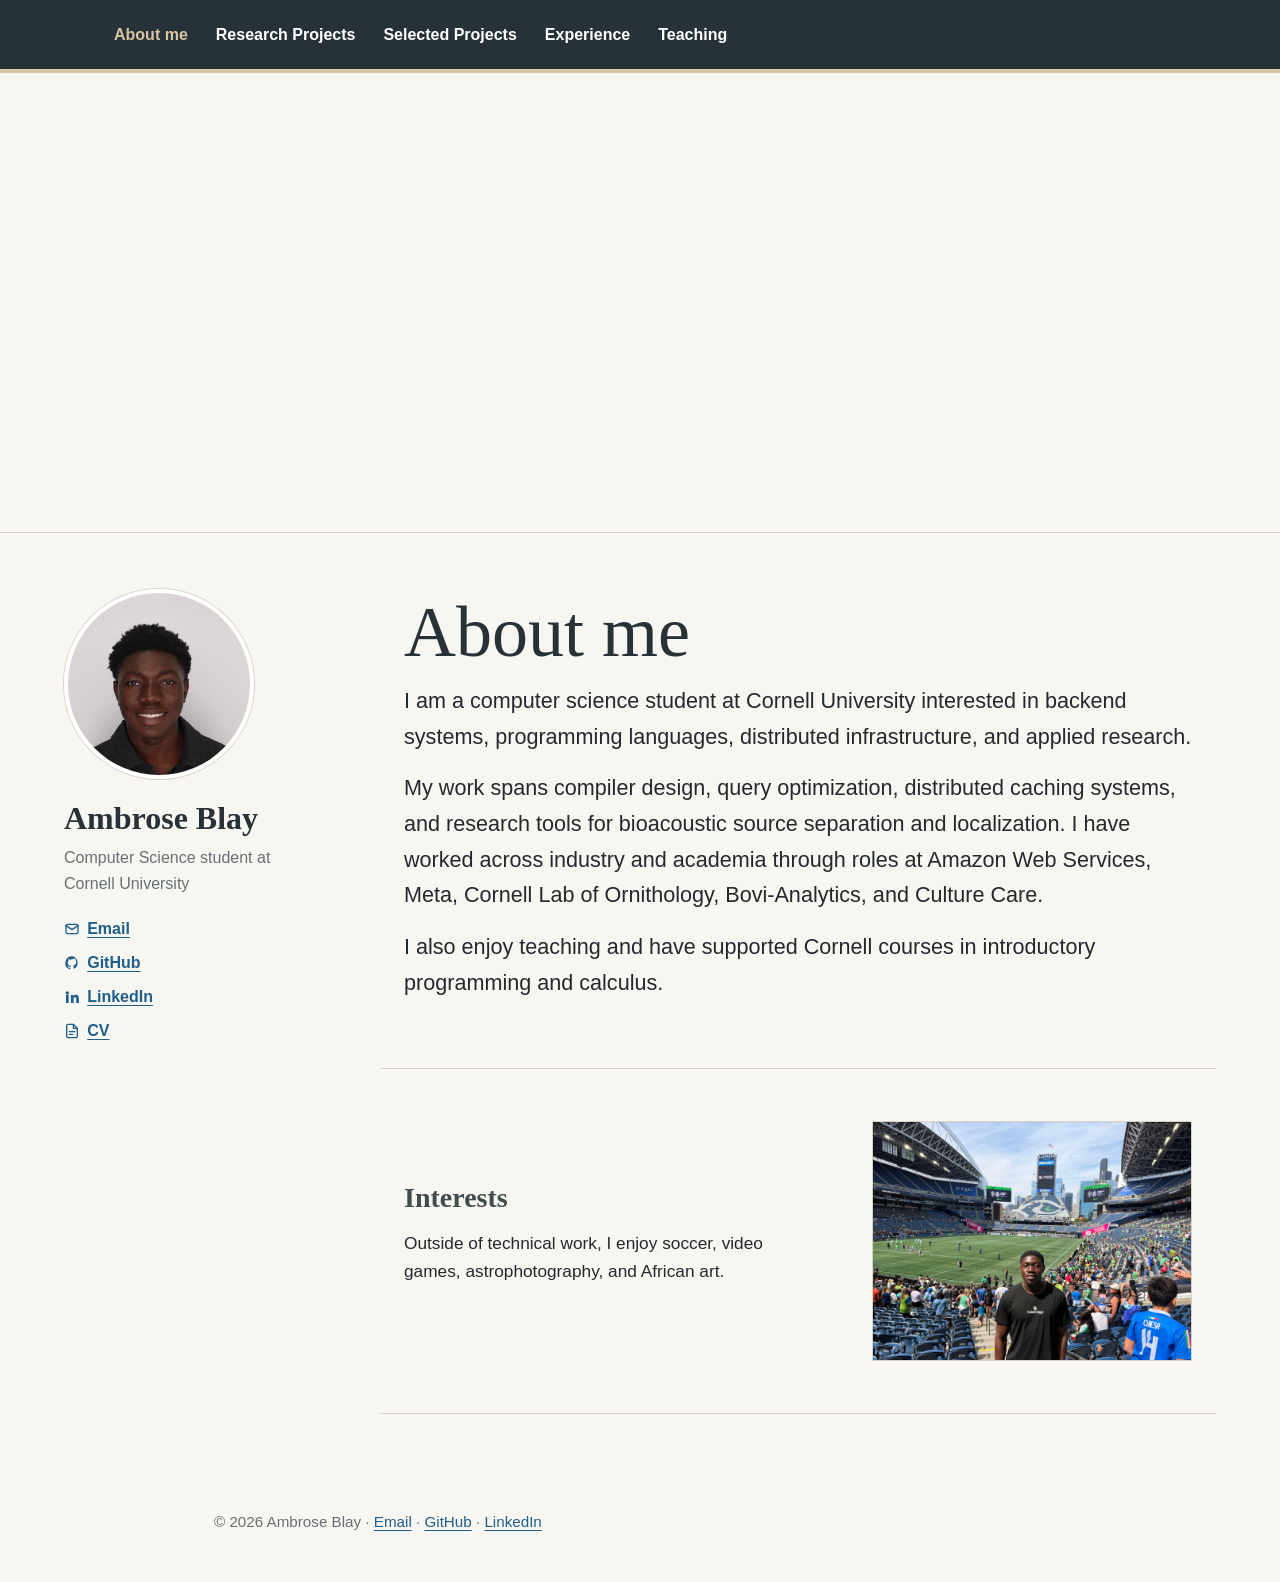
==== commit 9fdddb40: "Add persistent profile sidebar" ====
--- a/index.html
+++ b/index.html
@@ -26,44 +26,40 @@
         <img class="slide slide-three" src="assets/images/astro-andromeda.jpg" alt="Andromeda galaxy surrounded by stars.">
       </figure>
 
-      <section id="about" class="about-section">
+      <div class="page-shell">
         <aside class="profile-card" aria-label="Profile">
           <img class="profile-photo" src="assets/images/headshot.jpg" alt="Headshot of Ambrose Blay.">
-          <h1>Ambrose Blay</h1>
+          <p class="profile-name">Ambrose Blay</p>
           <p class="profile-title">Computer Science student at Cornell University</p>
           <ul class="profile-links">
             <li>
               <a href="mailto:ab2838@cornell.edu">
-                <svg aria-hidden="true" viewBox="0 0 24 24">
-                  <rect x="3" y="5" width="18" height="14" rx="2"></rect>
-                  <path d="m3 7 9 6 9-6"></path>
+                <svg class="profile-icon icon-stroke" aria-hidden="true">
+                  <use href="assets/icons.svg#mail"></use>
                 </svg>
                 Email
               </a>
             </li>
             <li>
               <a href="https://github.com/Ambrose2002">
-                <svg aria-hidden="true" viewBox="0 0 24 24">
-                  <path d="M12 2a10 10 0 0 0-3.16 19.49c.5.09.68-.22.68-.48v-1.7c-2.78.6-3.37-1.19-3.37-1.19-.45-1.15-1.11-1.46-1.11-1.46-.91-.62.07-.61.07-.61 1 .07 1.53 1.03 1.53 1.03.9 1.52 2.35 1.08 2.92.83.09-.65.35-1.08.63-1.33-2.22-.25-4.55-1.11-4.55-4.94 0-1.09.39-1.98 1.03-2.68-.1-.25-.45-1.27.1-2.64 0 0 .84-.27 2.75 1.02A9.58 9.58 0 0 1 12 6.01c.85 0 1.71.11 2.51.33 1.91-1.29 2.75-1.02 2.75-1.02.55 1.37.2 2.39.1 2.64.64.7 1.03 1.59 1.03 2.68 0 3.84-2.34 4.69-4.57 4.94.36.31.68.92.68 1.86v2.76c0 .27.18.58.69.48A10 10 0 0 0 12 2Z"></path>
+                <svg class="profile-icon icon-fill" aria-hidden="true">
+                  <use href="assets/icons.svg#github"></use>
                 </svg>
                 GitHub
               </a>
             </li>
             <li>
               <a href="https://www.linkedin.com/in/ambrose-blay/">
-                <svg aria-hidden="true" viewBox="0 0 24 24">
-                  <path d="M4.98 3.5a2.5 2.5 0 1 1 0 5 2.5 2.5 0 0 1 0-5ZM3 9h4v12H3V9Zm7 0h3.8v1.64h.05c.53-1 1.82-2.05 3.75-2.05 4.01 0 4.75 2.64 4.75 6.08V21h-4v-5.61c0-1.34-.02-3.06-1.86-3.06-1.87 0-2.15 1.46-2.15 2.96V21h-4V9Z"></path>
+                <svg class="profile-icon icon-fill" aria-hidden="true">
+                  <use href="assets/icons.svg#linkedin"></use>
                 </svg>
                 LinkedIn
               </a>
             </li>
             <li>
               <a href="assets/docs/Ambrose_Blay_Resume.pdf" target="_blank" rel="noopener">
-                <svg aria-hidden="true" viewBox="0 0 24 24">
-                  <path d="M14 2H6a2 2 0 0 0-2 2v16a2 2 0 0 0 2 2h12a2 2 0 0 0 2-2V8Z"></path>
-                  <path d="M14 2v6h6"></path>
-                  <path d="M8 13h8"></path>
-                  <path d="M8 17h5"></path>
+                <svg class="profile-icon icon-stroke" aria-hidden="true">
+                  <use href="assets/icons.svg#document"></use>
                 </svg>
                 CV
               </a>
@@ -71,35 +67,38 @@
           </ul>
         </aside>
 
-        <div class="about-copy">
-          <p>
-            I am a computer science student at Cornell University interested in backend systems,
-            programming languages, distributed infrastructure, and applied research.
-          </p>
-          <p>
-            My work spans compiler design, query optimization, distributed caching systems, and
-            research tools for bioacoustic source separation and localization. I have worked across
-            industry and academia through roles at Amazon Web Services, Meta, Cornell Lab of
-            Ornithology, Bovi-Analytics, and Culture Care.
-          </p>
-          <p>
-            I also enjoy teaching and have supported Cornell courses in introductory programming
-            and calculus.
-          </p>
+        <div class="page-content">
+          <section id="about" class="section about-copy">
+            <h1>About me</h1>
+            <p>
+              I am a computer science student at Cornell University interested in backend systems,
+              programming languages, distributed infrastructure, and applied research.
+            </p>
+            <p>
+              My work spans compiler design, query optimization, distributed caching systems, and
+              research tools for bioacoustic source separation and localization. I have worked across
+              industry and academia through roles at Amazon Web Services, Meta, Cornell Lab of
+              Ornithology, Bovi-Analytics, and Culture Care.
+            </p>
+            <p>
+              I also enjoy teaching and have supported Cornell courses in introductory programming
+              and calculus.
+            </p>
+          </section>
+
+          <section id="interests" class="section interests-section">
+            <div class="interests-copy">
+              <h2>Interests</h2>
+              <p>
+                Outside of technical work, I enjoy soccer, video games, astrophotography, and African art.
+              </p>
+            </div>
+            <figure class="interest-photo">
+              <img src="assets/images/soccer.jpg" alt="Ambrose Blay at a soccer stadium.">
+            </figure>
+          </section>
         </div>
-      </section>
-
-      <section id="interests" class="section interests-section">
-        <div class="interests-copy">
-          <h2>Interests</h2>
-          <p>
-            Outside of technical work, I enjoy soccer, video games, astrophotography, and African art.
-          </p>
-        </div>
-        <figure class="interest-photo">
-          <img src="assets/images/soccer.jpg" alt="Ambrose Blay at a soccer stadium.">
-        </figure>
-      </section>
+      </div>
 
     </main>
 
--- a/styles.css
+++ b/styles.css
@@ -164,17 +164,30 @@
   }
 }
 
-.about-section {
+.page-shell {
   display: grid;
   grid-template-columns: 260px minmax(0, 1fr);
-  gap: 4rem;
-  max-width: 1100px;
+  gap: 3.5rem;
+  max-width: 1200px;
   margin: 0 auto;
-  padding: 3.75rem 1.5rem 4rem;
-  border-bottom: 1px solid var(--rule);
+  padding: 3.5rem 1.5rem 4rem;
+}
+
+.page-content {
+  min-width: 0;
+}
+
+.page-content > .section:first-child {
+  padding-top: 0;
+}
+
+.page-content > .page-banner:first-child {
+  padding-top: 0;
 }
 
 .profile-card {
+  position: sticky;
+  top: 1.5rem;
   align-self: start;
 }
 
@@ -190,8 +203,13 @@
   object-position: center 24%;
 }
 
-.profile-card h1 {
+.profile-name {
+  margin: 0 0 0.5rem;
+  color: var(--header);
+  font-family: Georgia, "Times New Roman", serif;
   font-size: 2rem;
+  font-weight: 700;
+  line-height: 1.2;
 }
 
 .profile-title {
@@ -215,10 +233,13 @@
   font-weight: 700;
 }
 
-.profile-links svg {
+.profile-icon {
   width: 1rem;
   height: 1rem;
   flex: 0 0 auto;
+}
+
+.icon-stroke {
   fill: none;
   stroke: currentColor;
   stroke-linecap: round;
@@ -226,8 +247,7 @@
   stroke-width: 2;
 }
 
-.profile-links a[href*="github"] svg,
-.profile-links a[href*="linkedin"] svg {
+.icon-fill {
   fill: currentColor;
   stroke: none;
 }
@@ -447,10 +467,14 @@
     height: 300px;
   }
 
-  .about-section {
+  .page-shell {
     grid-template-columns: 1fr;
-    gap: 2rem;
+    gap: 2.5rem;
     padding-top: 2.5rem;
+  }
+
+  .profile-card {
+    position: static;
   }
 
   .profile-photo {
